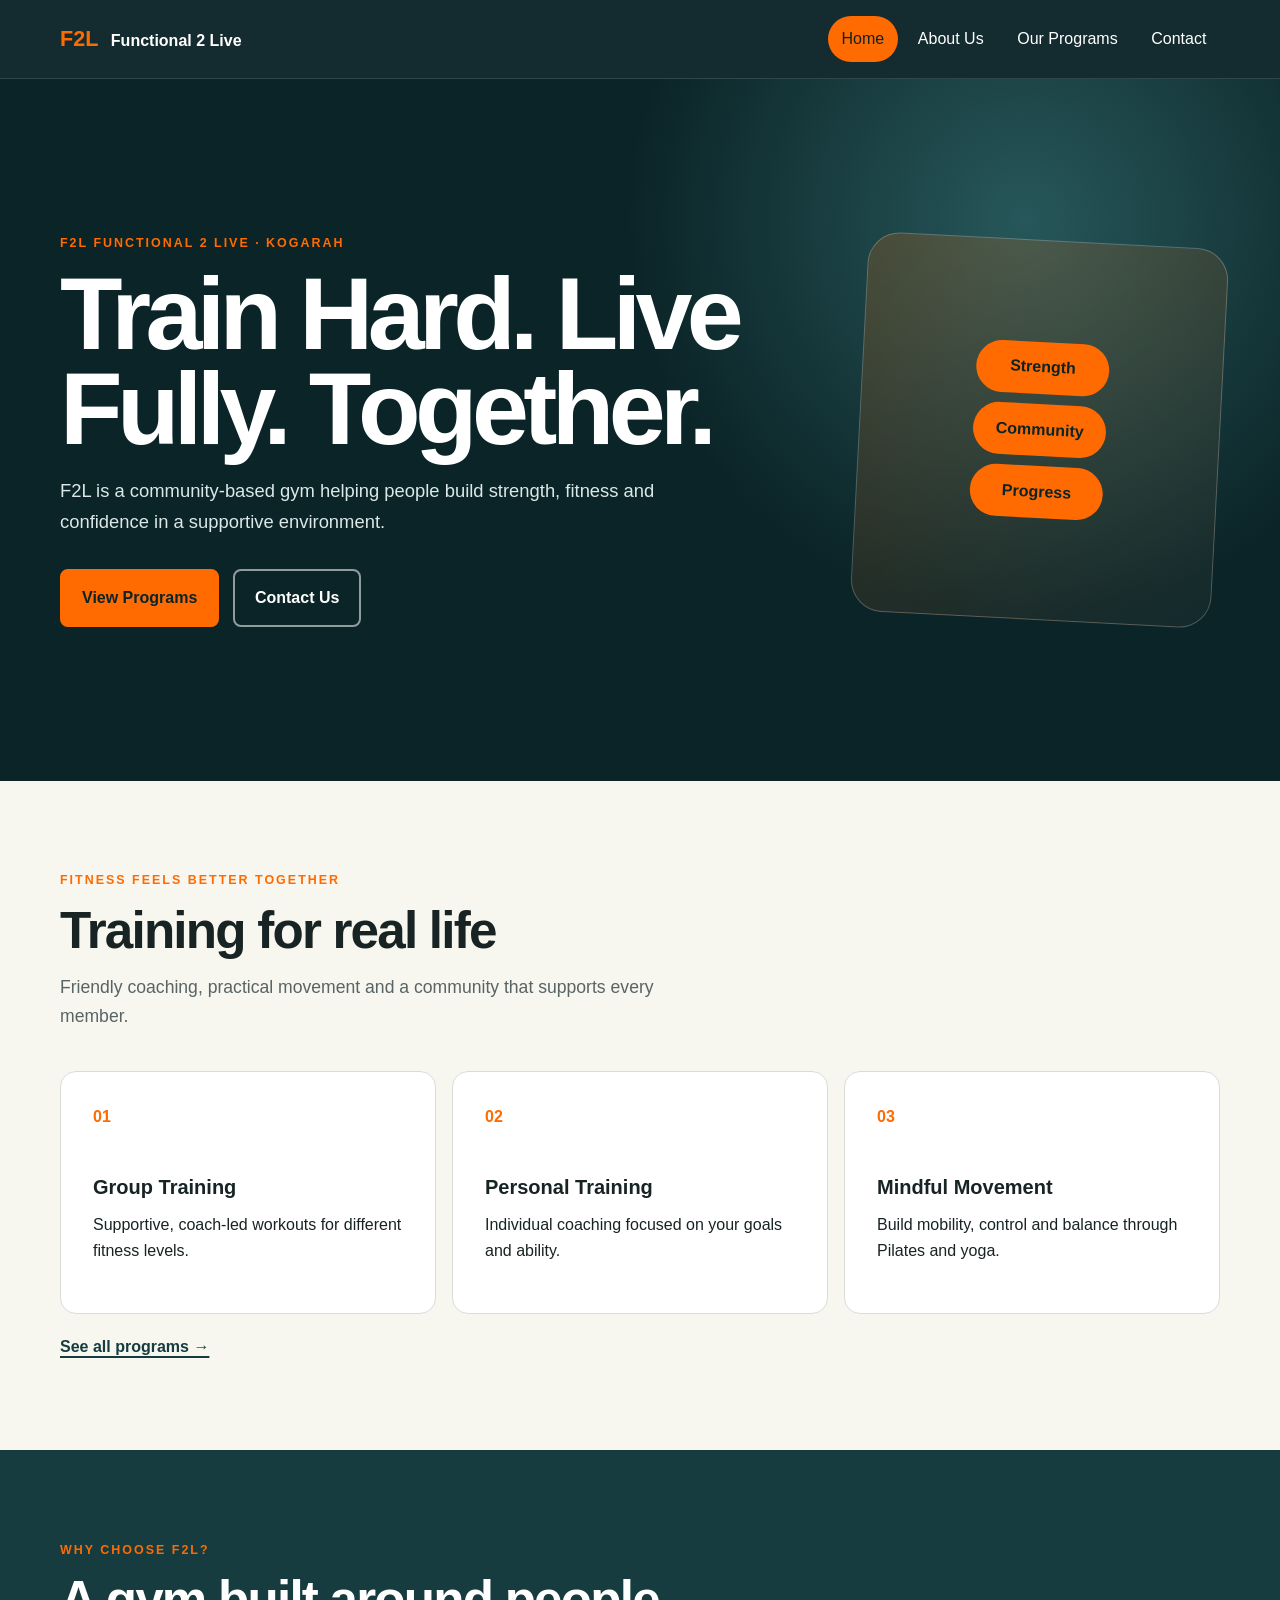
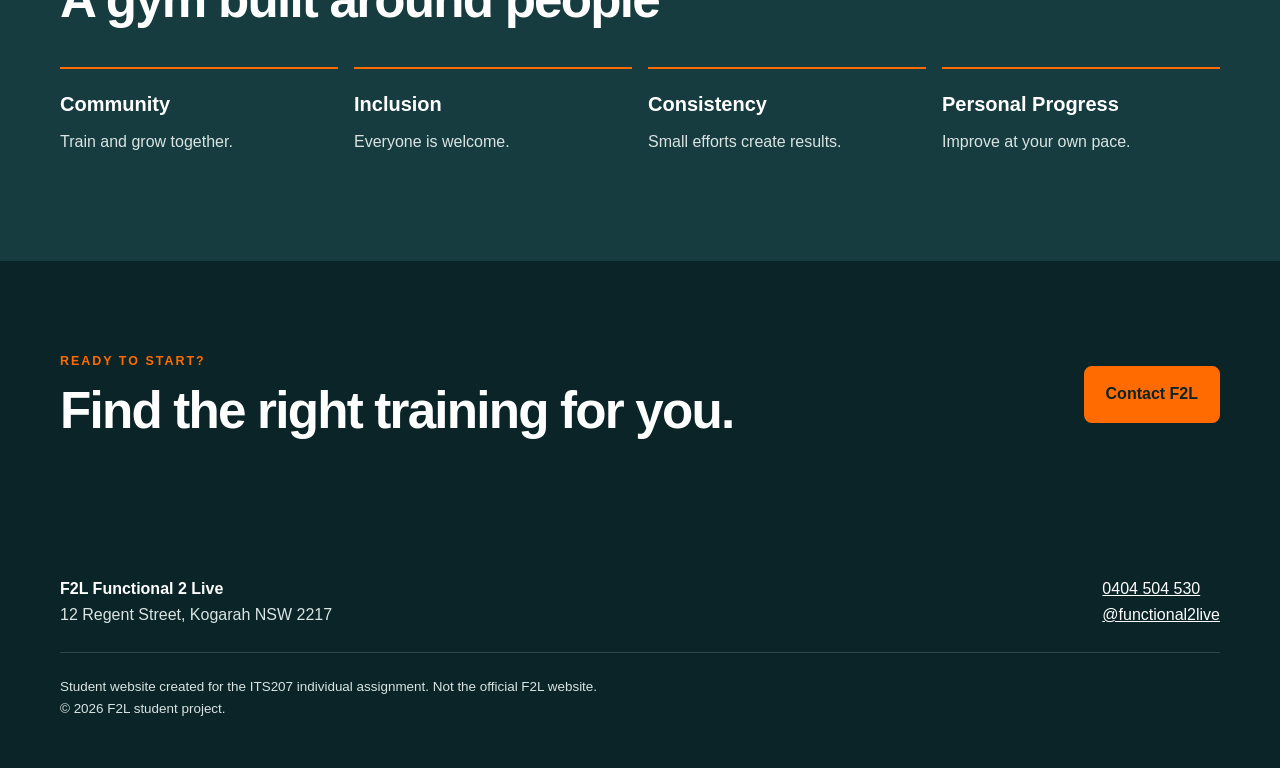
==== index.html @ 44dcb4d3 "Add files via upload" ====
<!doctype html>
<html lang="en">
<head>
  <meta charset="utf-8">
  <meta name="viewport" content="width=device-width, initial-scale=1">
  <meta name="description" content="F2L Functional 2 Live is a community-based gym in Kogarah.">
  <title>F2L Functional 2 Live | Home</title>
  <link rel="stylesheet" href="styles.css">
  <script src="script.js" defer></script>
</head>
<body>
  <a class="skip-link" href="#main">Skip to content</a>
  <header class="site-header">
    <a class="brand" href="index.html" aria-label="F2L home"><span>F2L</span> Functional 2 Live</a>
    <button class="menu-toggle" aria-expanded="false" aria-controls="main-menu">Menu</button>
    <nav aria-label="Main navigation">
      <ul id="main-menu" class="nav-list">
        <li><a href="index.html">Home</a></li>
        <li><a href="about.html">About Us</a></li>
        <li><a href="programs.html">Our Programs</a></li>
        <li><a href="contact.html">Contact</a></li>
      </ul>
    </nav>
  </header>

  <main id="main">
    <section class="hero">
      <div class="hero-copy">
        <p class="eyebrow">F2L Functional 2 Live · Kogarah</p>
        <h1>Train Hard. Live Fully. Together.</h1>
        <p>F2L is a community-based gym helping people build strength, fitness and confidence in a supportive environment.</p>
        <div class="button-row">
          <a class="button" href="programs.html">View Programs</a>
          <a class="button button-outline" href="contact.html">Contact Us</a>
        </div>
      </div>
      <div class="hero-panel" aria-hidden="true">
        <span>Strength</span><span>Community</span><span>Progress</span>
      </div>
    </section>

    <section class="section">
      <p class="eyebrow">Fitness feels better together</p>
      <h2>Training for real life</h2>
      <p class="section-intro">Friendly coaching, practical movement and a community that supports every member.</p>
      <div class="card-grid three">
        <article class="card"><span class="card-number">01</span><h3>Group Training</h3><p>Supportive, coach-led workouts for different fitness levels.</p></article>
        <article class="card"><span class="card-number">02</span><h3>Personal Training</h3><p>Individual coaching focused on your goals and ability.</p></article>
        <article class="card"><span class="card-number">03</span><h3>Mindful Movement</h3><p>Build mobility, control and balance through Pilates and yoga.</p></article>
      </div>
      <a class="text-link" href="programs.html">See all programs →</a>
    </section>

    <section class="section section-dark">
      <p class="eyebrow">Why choose F2L?</p>
      <h2>A gym built around people</h2>
      <div class="value-grid">
        <article><h3>Community</h3><p>Train and grow together.</p></article>
        <article><h3>Inclusion</h3><p>Everyone is welcome.</p></article>
        <article><h3>Consistency</h3><p>Small efforts create results.</p></article>
        <article><h3>Personal Progress</h3><p>Improve at your own pace.</p></article>
      </div>
    </section>

    <section class="cta">
      <div><p class="eyebrow">Ready to start?</p><h2>Find the right training for you.</h2></div>
      <a class="button" href="contact.html">Contact F2L</a>
    </section>
  </main>

  <footer class="site-footer">
    <div><strong>F2L Functional 2 Live</strong><p>12 Regent Street, Kogarah NSW 2217</p></div>
    <div><a href="tel:0404504530">0404 504 530</a><br><a href="https://instagram.com/functional2live">@functional2live</a></div>
    <p class="student-note">Student website created for the ITS207 individual assignment. Not the official F2L website.<br>© <span data-year></span> F2L student project.</p>
  </footer>
</body>
</html>
---- styles.css ----
:root {
  --green: #163c3f;
  --green-deep: #0b2427;
  --orange: #ff6b00;
  --cream: #f7f6ef;
  --white: #ffffff;
  --ink: #182324;
  --muted: #586465;
  --line: #d9ddda;
  --max: 1160px;
}

* { box-sizing: border-box; }
html { scroll-behavior: smooth; }
body { margin: 0; color: var(--ink); background: var(--cream); font: 16px/1.65 Arial, Helvetica, sans-serif; }
a { color: inherit; }
h1, h2, h3, p { margin-top: 0; }
h1 { max-width: 850px; margin-bottom: 1.25rem; font-size: clamp(2.8rem, 8vw, 6.8rem); line-height: .93; letter-spacing: -.055em; }
h2 { margin-bottom: 1rem; font-size: clamp(2rem, 4vw, 3.6rem); line-height: 1.05; letter-spacing: -.035em; }
h3 { margin-bottom: .5rem; font-size: 1.25rem; }

.skip-link { position: fixed; top: -100px; left: 1rem; z-index: 100; padding: .75rem 1rem; background: var(--white); }
.skip-link:focus { top: 1rem; }
.site-header { position: sticky; top: 0; z-index: 20; display: flex; align-items: center; justify-content: space-between; gap: 2rem; padding: 1rem max(4vw, calc((100vw - var(--max))/2)); color: var(--white); background: rgba(11,36,39,.96); border-bottom: 1px solid rgba(255,255,255,.12); }
.brand { text-decoration: none; font-weight: 700; }
.brand span { margin-right: .5rem; color: var(--orange); font-size: 1.35rem; }
.nav-list { display: flex; gap: .4rem; margin: 0; padding: 0; list-style: none; }
.nav-list a { display: block; padding: .6rem .85rem; border-radius: 99px; text-decoration: none; }
.nav-list a:hover, .nav-list a:focus-visible, .nav-list a[aria-current="page"] { color: var(--green-deep); background: var(--orange); }
.menu-toggle { display: none; padding: .55rem .8rem; color: var(--white); background: transparent; border: 1px solid rgba(255,255,255,.5); border-radius: .4rem; font: inherit; }

.hero { min-height: 78vh; display: grid; grid-template-columns: 1.35fr .65fr; align-items: center; gap: 3rem; padding: clamp(4rem,8vw,8rem) max(4vw, calc((100vw - var(--max))/2)); color: var(--white); background: radial-gradient(circle at 80% 20%, #27575a 0, transparent 34%), var(--green-deep); }
.hero-copy > p:not(.eyebrow), .page-hero > p:not(.eyebrow) { max-width: 680px; font-size: 1.15rem; color: #dce8e7; }
.hero-panel { min-height: 380px; display: grid; place-content: center; gap: .65rem; padding: 2rem; border: 1px solid rgba(255,255,255,.22); border-radius: 2rem; background: linear-gradient(145deg, rgba(255,107,0,.2), rgba(255,255,255,.03)); transform: rotate(3deg); }
.hero-panel span { display: block; padding: .8rem 1.4rem; color: var(--green-deep); background: var(--orange); border-radius: 99px; font-weight: 800; text-align: center; }
.eyebrow { margin-bottom: .8rem; color: var(--orange); font-size: .78rem; font-weight: 800; letter-spacing: .16em; text-transform: uppercase; }
.button-row { display: flex; flex-wrap: wrap; gap: .85rem; margin-top: 2rem; }
.button { display: inline-block; padding: .85rem 1.25rem; color: var(--green-deep); background: var(--orange); border: 2px solid var(--orange); border-radius: .5rem; text-decoration: none; font-weight: 800; }
.button:hover, .button:focus-visible { color: var(--white); background: transparent; }
.button-outline { color: var(--white); background: transparent; border-color: rgba(255,255,255,.55); }
.button-outline:hover, .button-outline:focus-visible { color: var(--green-deep); background: var(--white); }

.section, .cta, .page-hero, .site-footer { padding: clamp(4rem,7vw,7rem) max(4vw, calc((100vw - var(--max))/2)); }
.section-intro { max-width: 650px; color: var(--muted); font-size: 1.1rem; }
.card-grid, .value-grid, .program-grid, .contact-grid { display: grid; gap: 1rem; margin-top: 2.5rem; }
.card-grid.three { grid-template-columns: repeat(3,1fr); }
.card, .contact-card { padding: 2rem; background: var(--white); border: 1px solid var(--line); border-radius: 1rem; }
.card-number { display: block; margin-bottom: 2.5rem; color: var(--orange); font-weight: 800; }
.text-link { display: inline-block; margin-top: 1.3rem; color: var(--green); font-weight: 800; text-decoration-thickness: 2px; text-underline-offset: .25rem; }
.section-dark { color: var(--white); background: var(--green); }
.value-grid { grid-template-columns: repeat(4,1fr); }
.value-grid article { padding-top: 1.2rem; border-top: 2px solid var(--orange); }
.value-grid p { color: #d9e4e3; }
.value-grid.light p { color: var(--muted); }
.cta { display: flex; align-items: center; justify-content: space-between; gap: 2rem; color: var(--white); background: var(--green-deep); }
.cta h2 { margin-bottom: 0; }

.page-hero { color: var(--white); background: linear-gradient(120deg, var(--green-deep), var(--green)); }
.page-hero h1 { font-size: clamp(2.7rem,7vw,5.8rem); }
.split { display: grid; grid-template-columns: 1fr 1fr; gap: clamp(2rem,7vw,7rem); align-items: start; }
.section-soft { background: #eef0e9; }
.program-grid { grid-template-columns: 1fr 1fr; }
.program-card { display: grid; grid-template-columns: auto 1fr; gap: 1.5rem; padding: 2rem; background: var(--white); border: 1px solid var(--line); border-radius: 1rem; }
.program-card > span { color: var(--orange); font-weight: 900; }
.program-card h2 { font-size: 1.65rem; letter-spacing: -.02em; }
.availability { margin-top: 2rem; color: var(--muted); }
.contact-grid { grid-template-columns: repeat(3,1fr); }
.contact-card h2 { font-size: 1.55rem; }

.site-footer { display: grid; grid-template-columns: 1fr auto; gap: 1.5rem 3rem; padding-top: 3rem; padding-bottom: 3rem; color: #d9e4e3; background: var(--green-deep); }
.site-footer strong { color: var(--white); }
.site-footer p { margin-bottom: 0; }
.site-footer a { color: var(--white); }
.student-note { grid-column: 1 / -1; padding-top: 1.4rem; border-top: 1px solid rgba(255,255,255,.15); font-size: .84rem; }

@media (max-width: 800px) {
  .menu-toggle { display: block; }
  .site-header { flex-wrap: wrap; }
  .site-header nav { width: 100%; }
  .nav-list { display: none; flex-direction: column; padding-top: .5rem; }
  .nav-list.open { display: flex; }
  .hero, .split { grid-template-columns: 1fr; }
  .hero-panel { min-height: 240px; }
  .card-grid.three, .value-grid, .program-grid, .contact-grid { grid-template-columns: 1fr; }
  .cta { align-items: flex-start; flex-direction: column; }
  .site-footer { grid-template-columns: 1fr; }
}

@media (prefers-reduced-motion: reduce) { html { scroll-behavior: auto; } }
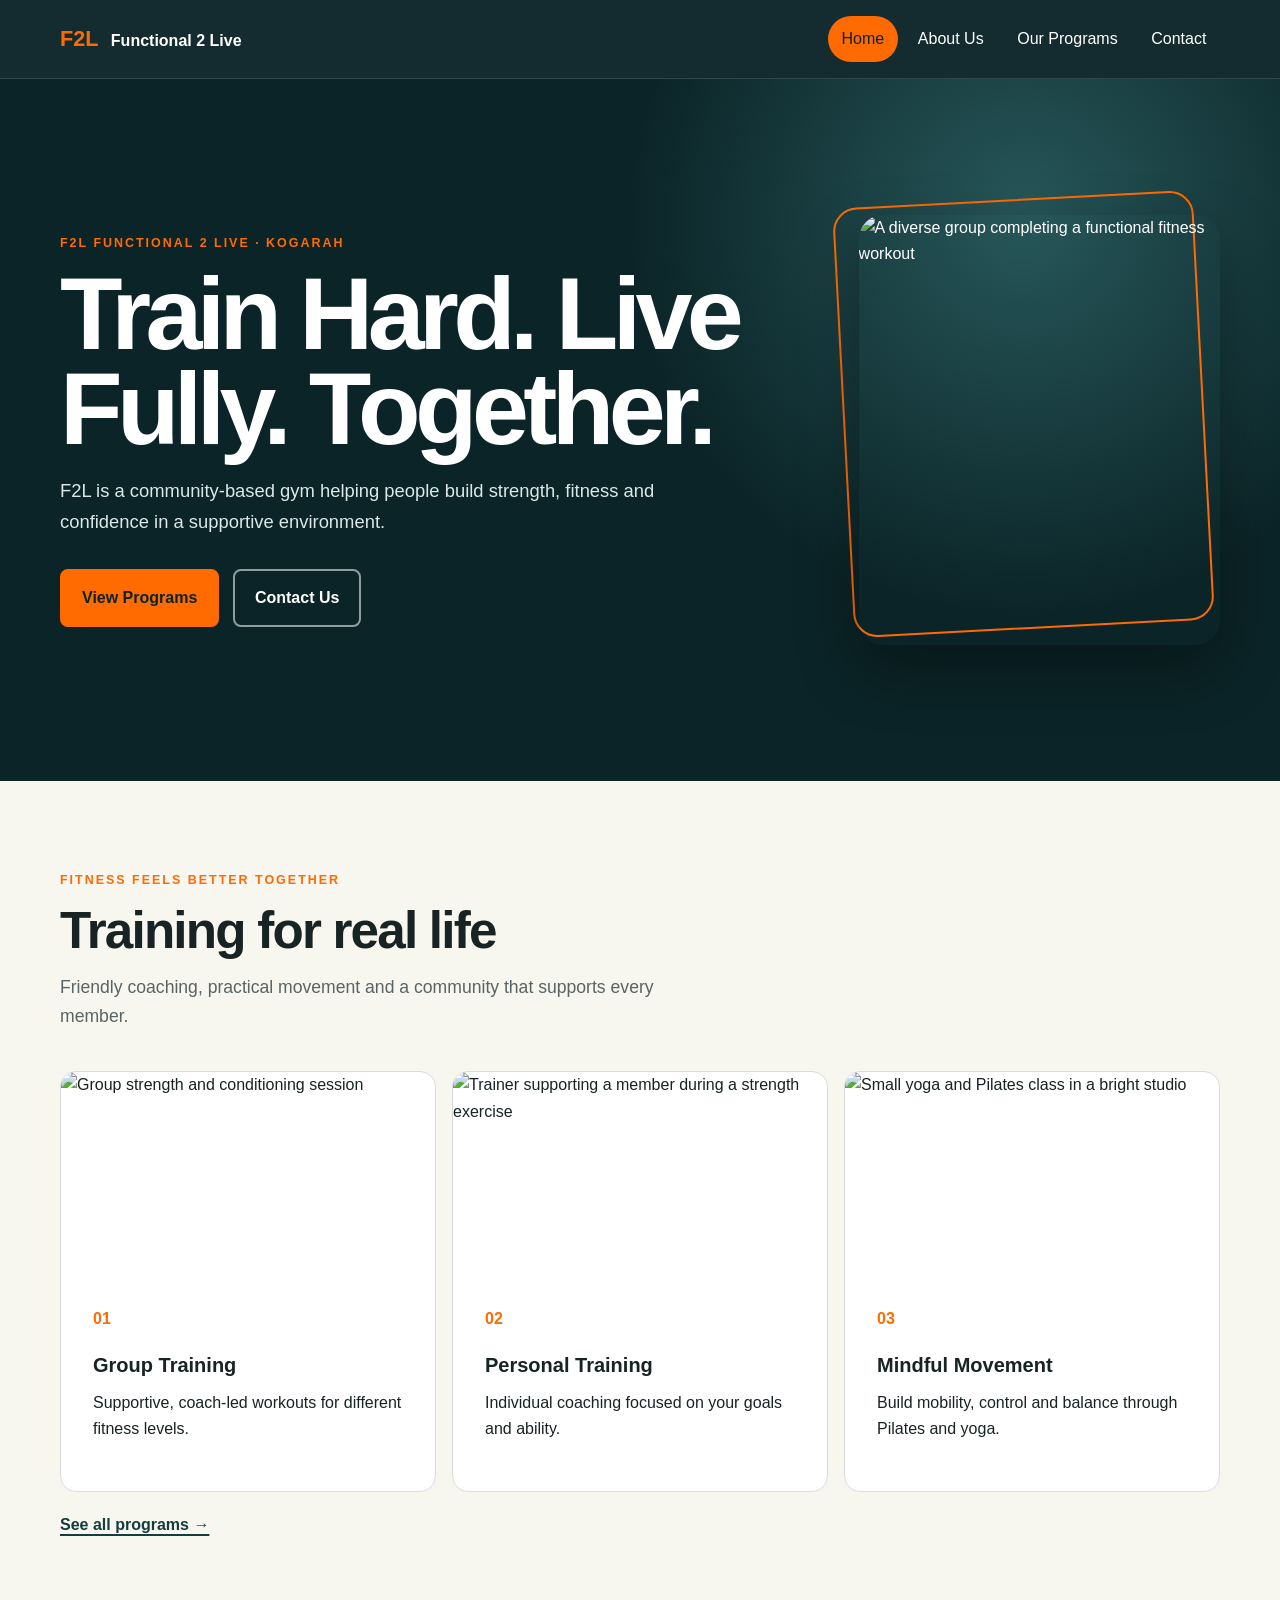
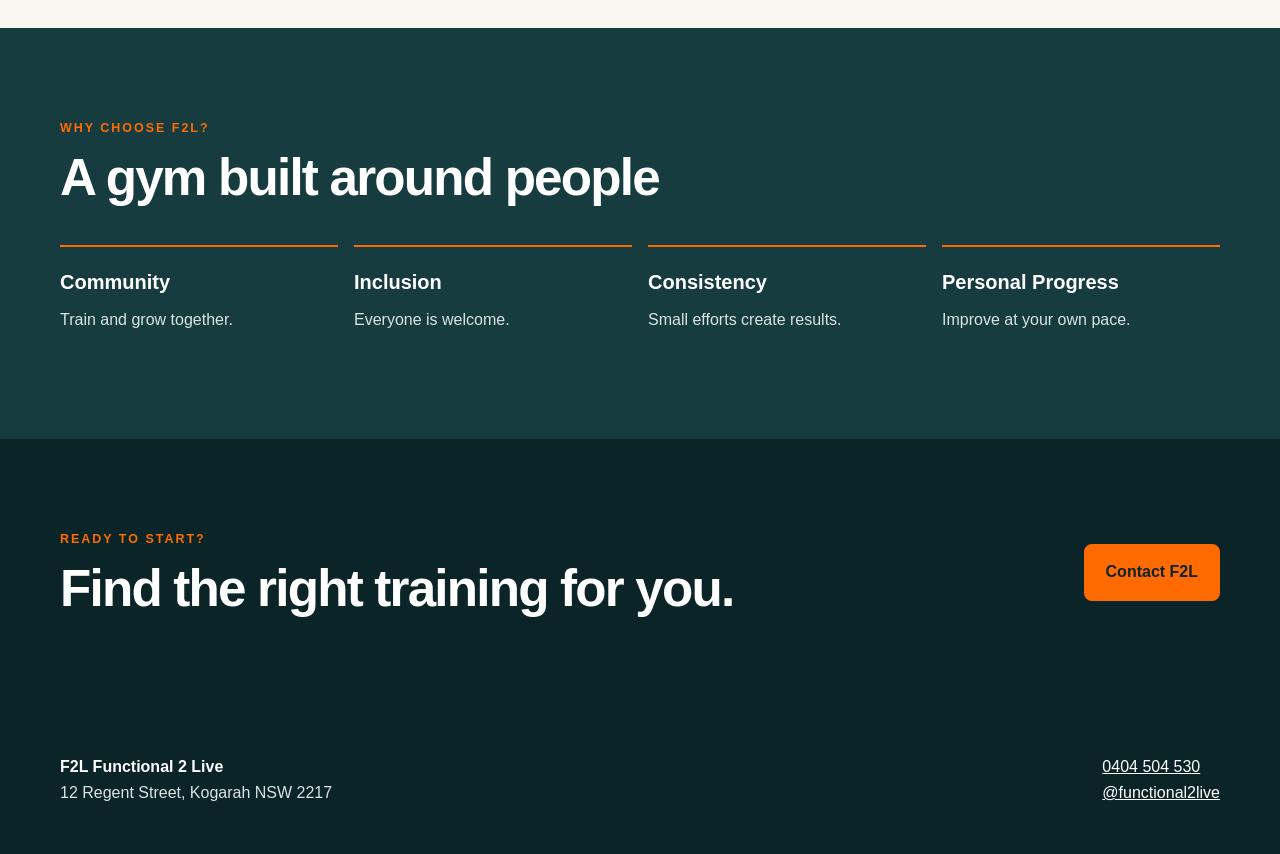
==== commit a311042c: "Add files via upload" ====
--- a/index.html
+++ b/index.html
@@ -34,9 +34,9 @@
           <a class="button button-outline" href="contact.html">Contact Us</a>
         </div>
       </div>
-      <div class="hero-panel" aria-hidden="true">
-        <span>Strength</span><span>Community</span><span>Progress</span>
-      </div>
+      <figure class="hero-photo">
+        <img src="assets/hero-fitness.png" alt="A diverse group completing a functional fitness workout">
+      </figure>
     </section>
 
     <section class="section">
@@ -44,9 +44,9 @@
       <h2>Training for real life</h2>
       <p class="section-intro">Friendly coaching, practical movement and a community that supports every member.</p>
       <div class="card-grid three">
-        <article class="card"><span class="card-number">01</span><h3>Group Training</h3><p>Supportive, coach-led workouts for different fitness levels.</p></article>
-        <article class="card"><span class="card-number">02</span><h3>Personal Training</h3><p>Individual coaching focused on your goals and ability.</p></article>
-        <article class="card"><span class="card-number">03</span><h3>Mindful Movement</h3><p>Build mobility, control and balance through Pilates and yoga.</p></article>
+        <article class="card"><img src="assets/hero-fitness.png" alt="Group strength and conditioning session"><span class="card-number">01</span><h3>Group Training</h3><p>Supportive, coach-led workouts for different fitness levels.</p></article>
+        <article class="card"><img src="assets/coaching.png" alt="Trainer supporting a member during a strength exercise"><span class="card-number">02</span><h3>Personal Training</h3><p>Individual coaching focused on your goals and ability.</p></article>
+        <article class="card"><img src="assets/mindful-training.png" alt="Small yoga and Pilates class in a bright studio"><span class="card-number">03</span><h3>Mindful Movement</h3><p>Build mobility, control and balance through Pilates and yoga.</p></article>
       </div>
       <a class="text-link" href="programs.html">See all programs →</a>
     </section>
@@ -71,7 +71,6 @@
   <footer class="site-footer">
     <div><strong>F2L Functional 2 Live</strong><p>12 Regent Street, Kogarah NSW 2217</p></div>
     <div><a href="tel:0404504530">0404 504 530</a><br><a href="https://instagram.com/functional2live">@functional2live</a></div>
-    <p class="student-note">Student website created for the ITS207 individual assignment. Not the official F2L website.<br>© <span data-year></span> F2L student project.</p>
   </footer>
 </body>
 </html>
--- a/styles.css
+++ b/styles.css
@@ -31,8 +31,9 @@
 
 .hero { min-height: 78vh; display: grid; grid-template-columns: 1.35fr .65fr; align-items: center; gap: 3rem; padding: clamp(4rem,8vw,8rem) max(4vw, calc((100vw - var(--max))/2)); color: var(--white); background: radial-gradient(circle at 80% 20%, #27575a 0, transparent 34%), var(--green-deep); }
 .hero-copy > p:not(.eyebrow), .page-hero > p:not(.eyebrow) { max-width: 680px; font-size: 1.15rem; color: #dce8e7; }
-.hero-panel { min-height: 380px; display: grid; place-content: center; gap: .65rem; padding: 2rem; border: 1px solid rgba(255,255,255,.22); border-radius: 2rem; background: linear-gradient(145deg, rgba(255,107,0,.2), rgba(255,255,255,.03)); transform: rotate(3deg); }
-.hero-panel span { display: block; padding: .8rem 1.4rem; color: var(--green-deep); background: var(--orange); border-radius: 99px; font-weight: 800; text-align: center; }
+.hero-photo { position: relative; margin: 0; }
+.hero-photo::before { content: ""; position: absolute; inset: -1rem 1rem 1rem -1rem; border: 2px solid var(--orange); border-radius: 1.5rem; transform: rotate(-3deg); }
+.hero-photo img { position: relative; width: 100%; min-height: 430px; display: block; object-fit: cover; border-radius: 1.5rem; box-shadow: 0 24px 60px rgba(0,0,0,.35); }
 .eyebrow { margin-bottom: .8rem; color: var(--orange); font-size: .78rem; font-weight: 800; letter-spacing: .16em; text-transform: uppercase; }
 .button-row { display: flex; flex-wrap: wrap; gap: .85rem; margin-top: 2rem; }
 .button { display: inline-block; padding: .85rem 1.25rem; color: var(--green-deep); background: var(--orange); border: 2px solid var(--orange); border-radius: .5rem; text-decoration: none; font-weight: 800; }
@@ -44,8 +45,9 @@
 .section-intro { max-width: 650px; color: var(--muted); font-size: 1.1rem; }
 .card-grid, .value-grid, .program-grid, .contact-grid { display: grid; gap: 1rem; margin-top: 2.5rem; }
 .card-grid.three { grid-template-columns: repeat(3,1fr); }
-.card, .contact-card { padding: 2rem; background: var(--white); border: 1px solid var(--line); border-radius: 1rem; }
-.card-number { display: block; margin-bottom: 2.5rem; color: var(--orange); font-weight: 800; }
+.card, .contact-card { padding: 2rem; background: var(--white); border: 1px solid var(--line); border-radius: 1rem; overflow: hidden; }
+.card img { width: calc(100% + 4rem); height: 210px; display: block; margin: -2rem -2rem 1.5rem; object-fit: cover; }
+.card-number { display: block; margin-bottom: 1rem; color: var(--orange); font-weight: 800; }
 .text-link { display: inline-block; margin-top: 1.3rem; color: var(--green); font-weight: 800; text-decoration-thickness: 2px; text-underline-offset: .25rem; }
 .section-dark { color: var(--white); background: var(--green); }
 .value-grid { grid-template-columns: repeat(4,1fr); }
@@ -60,7 +62,8 @@
 .split { display: grid; grid-template-columns: 1fr 1fr; gap: clamp(2rem,7vw,7rem); align-items: start; }
 .section-soft { background: #eef0e9; }
 .program-grid { grid-template-columns: 1fr 1fr; }
-.program-card { display: grid; grid-template-columns: auto 1fr; gap: 1.5rem; padding: 2rem; background: var(--white); border: 1px solid var(--line); border-radius: 1rem; }
+.program-card { display: grid; grid-template-columns: auto 1fr; gap: 1.5rem; padding: 0 2rem 2rem; background: var(--white); border: 1px solid var(--line); border-radius: 1rem; overflow: hidden; }
+.program-card img { grid-column: 1 / -1; width: calc(100% + 4rem); height: 220px; display: block; margin: 0 -2rem; object-fit: cover; }
 .program-card > span { color: var(--orange); font-weight: 900; }
 .program-card h2 { font-size: 1.65rem; letter-spacing: -.02em; }
 .availability { margin-top: 2rem; color: var(--muted); }
@@ -71,7 +74,8 @@
 .site-footer strong { color: var(--white); }
 .site-footer p { margin-bottom: 0; }
 .site-footer a { color: var(--white); }
-.student-note { grid-column: 1 / -1; padding-top: 1.4rem; border-top: 1px solid rgba(255,255,255,.15); font-size: .84rem; }
+.photo-feature { display: grid; grid-template-columns: 1.1fr .9fr; align-items: center; gap: clamp(2rem,7vw,7rem); padding: 0 max(4vw, calc((100vw - var(--max))/2)) clamp(4rem,7vw,7rem); }
+.photo-feature img { width: 100%; height: 430px; display: block; object-fit: cover; border-radius: 1.2rem; box-shadow: 0 20px 50px rgba(11,36,39,.18); }
 
 @media (max-width: 800px) {
   .menu-toggle { display: block; }
@@ -80,8 +84,9 @@
   .nav-list { display: none; flex-direction: column; padding-top: .5rem; }
   .nav-list.open { display: flex; }
   .hero, .split { grid-template-columns: 1fr; }
-  .hero-panel { min-height: 240px; }
+  .hero-photo img { min-height: 280px; }
   .card-grid.three, .value-grid, .program-grid, .contact-grid { grid-template-columns: 1fr; }
+  .photo-feature { grid-template-columns: 1fr; }
   .cta { align-items: flex-start; flex-direction: column; }
   .site-footer { grid-template-columns: 1fr; }
 }
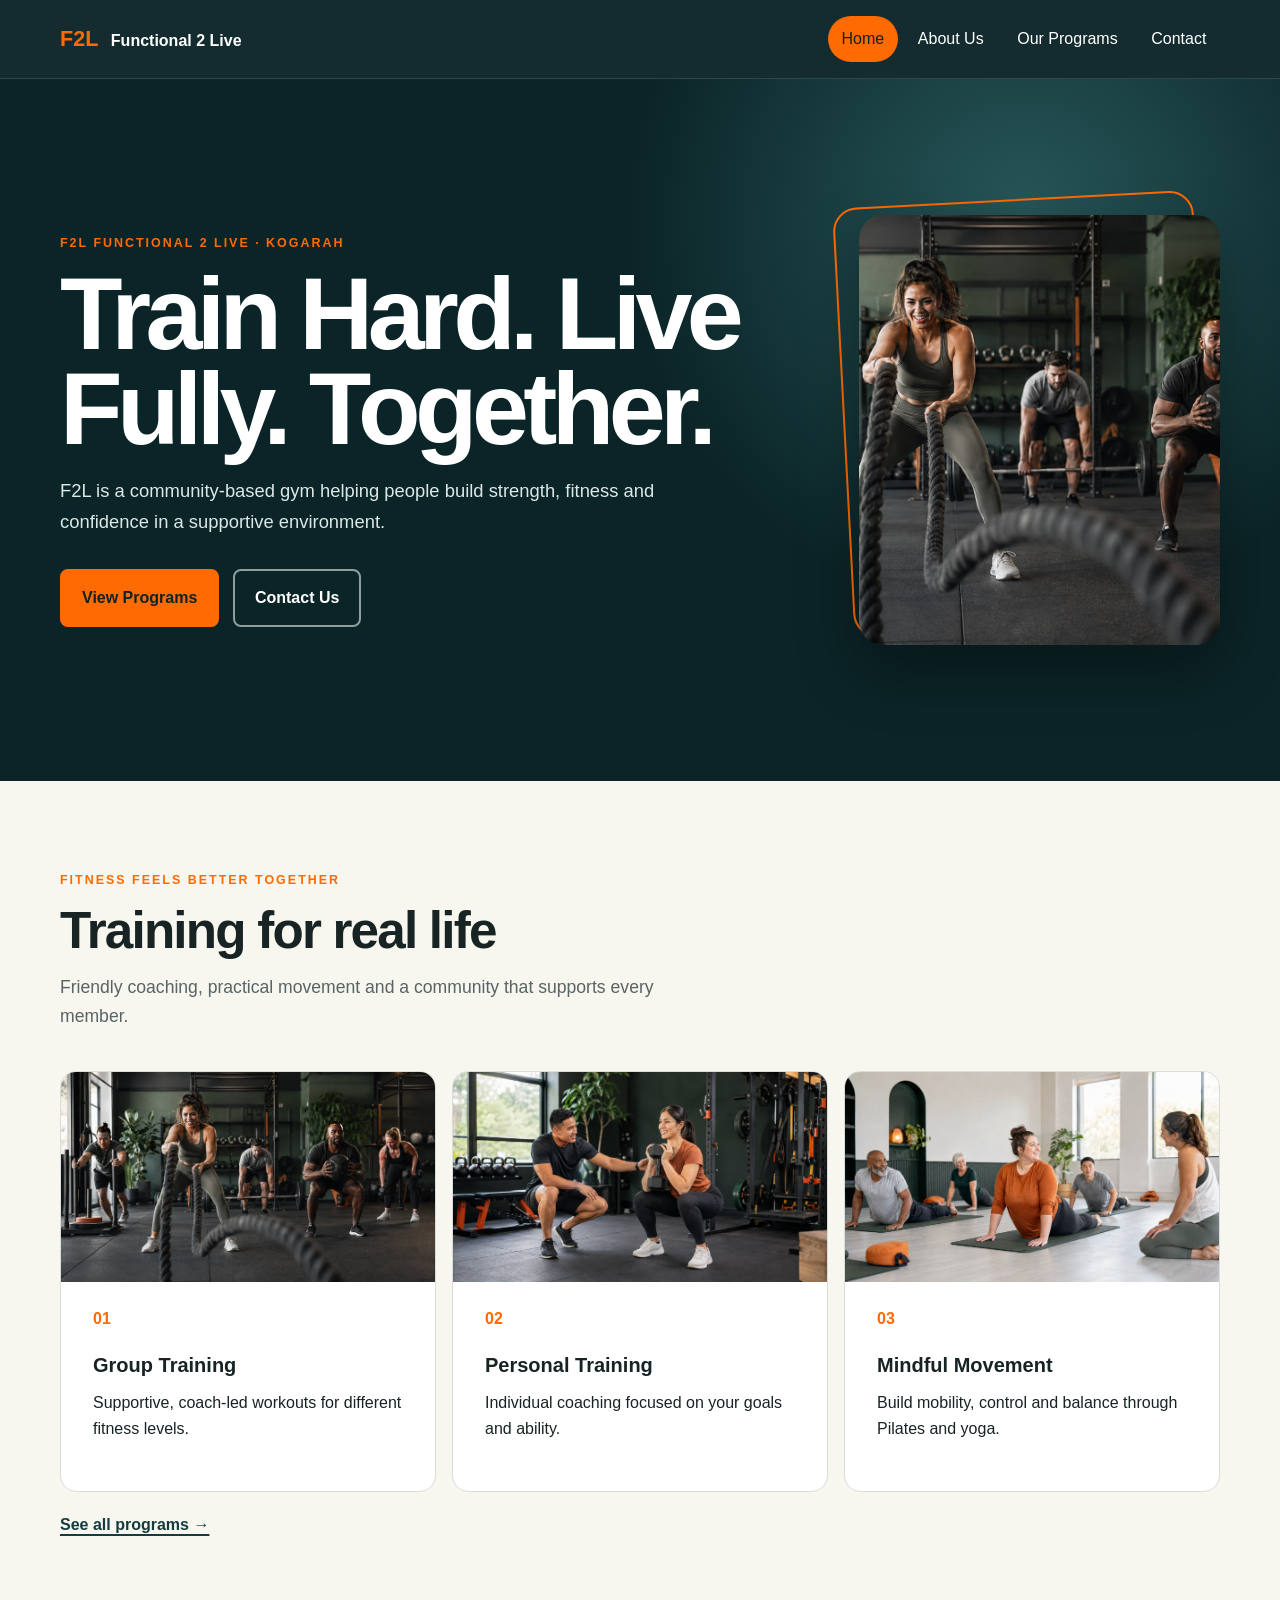
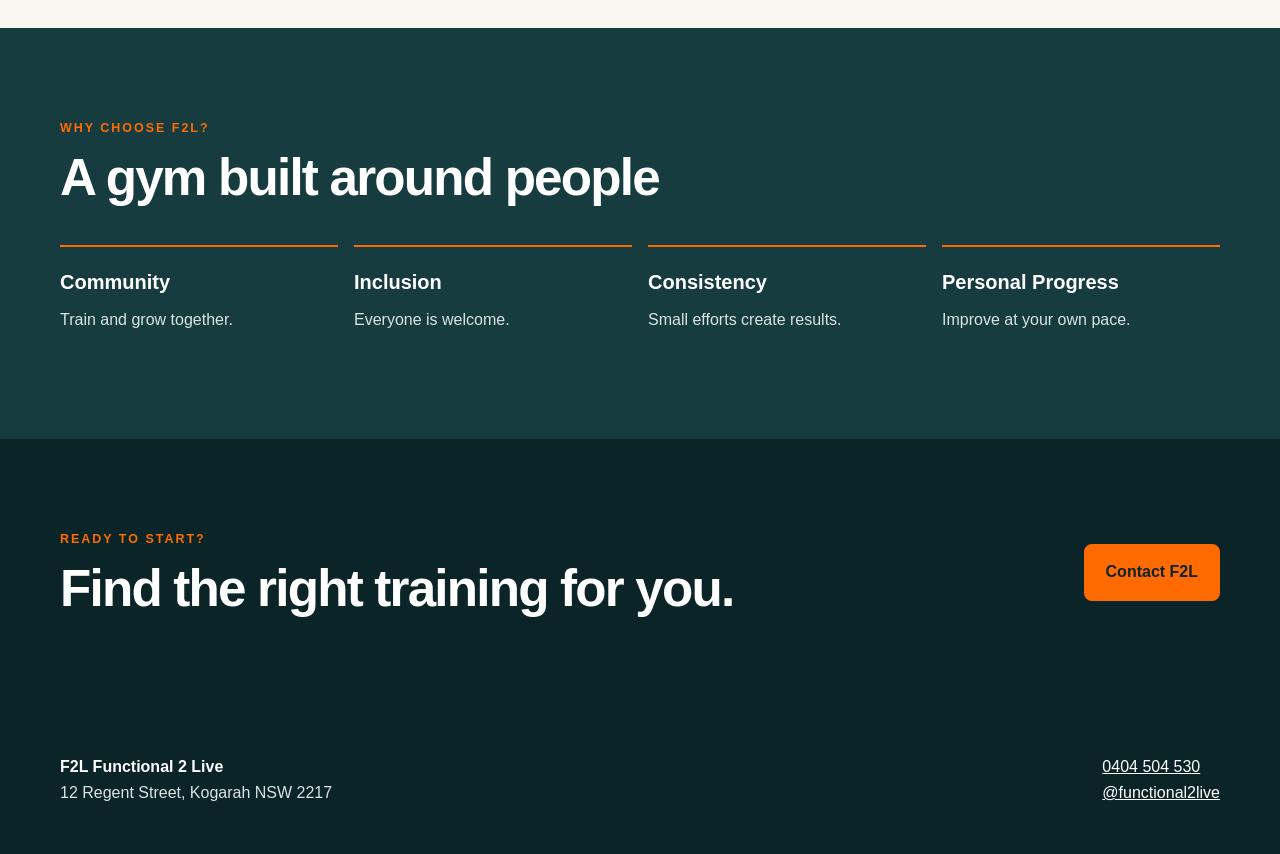
==== commit 1e1d4e9a: "Add files via upload" ====
--- a/index.html
+++ b/index.html
@@ -35,7 +35,7 @@
         </div>
       </div>
       <figure class="hero-photo">
-        <img src="assets/hero-fitness.png" alt="A diverse group completing a functional fitness workout">
+        <img src="hero-fitness.png" alt="A diverse group completing a functional fitness workout">
       </figure>
     </section>
 
@@ -44,9 +44,9 @@
       <h2>Training for real life</h2>
       <p class="section-intro">Friendly coaching, practical movement and a community that supports every member.</p>
       <div class="card-grid three">
-        <article class="card"><img src="assets/hero-fitness.png" alt="Group strength and conditioning session"><span class="card-number">01</span><h3>Group Training</h3><p>Supportive, coach-led workouts for different fitness levels.</p></article>
-        <article class="card"><img src="assets/coaching.png" alt="Trainer supporting a member during a strength exercise"><span class="card-number">02</span><h3>Personal Training</h3><p>Individual coaching focused on your goals and ability.</p></article>
-        <article class="card"><img src="assets/mindful-training.png" alt="Small yoga and Pilates class in a bright studio"><span class="card-number">03</span><h3>Mindful Movement</h3><p>Build mobility, control and balance through Pilates and yoga.</p></article>
+        <article class="card"><img src="hero-fitness.png" alt="Group strength and conditioning session"><span class="card-number">01</span><h3>Group Training</h3><p>Supportive, coach-led workouts for different fitness levels.</p></article>
+        <article class="card"><img src="coaching.png" alt="Trainer supporting a member during a strength exercise"><span class="card-number">02</span><h3>Personal Training</h3><p>Individual coaching focused on your goals and ability.</p></article>
+        <article class="card"><img src="mindful-training.png" alt="Small yoga and Pilates class in a bright studio"><span class="card-number">03</span><h3>Mindful Movement</h3><p>Build mobility, control and balance through Pilates and yoga.</p></article>
       </div>
       <a class="text-link" href="programs.html">See all programs →</a>
     </section>
